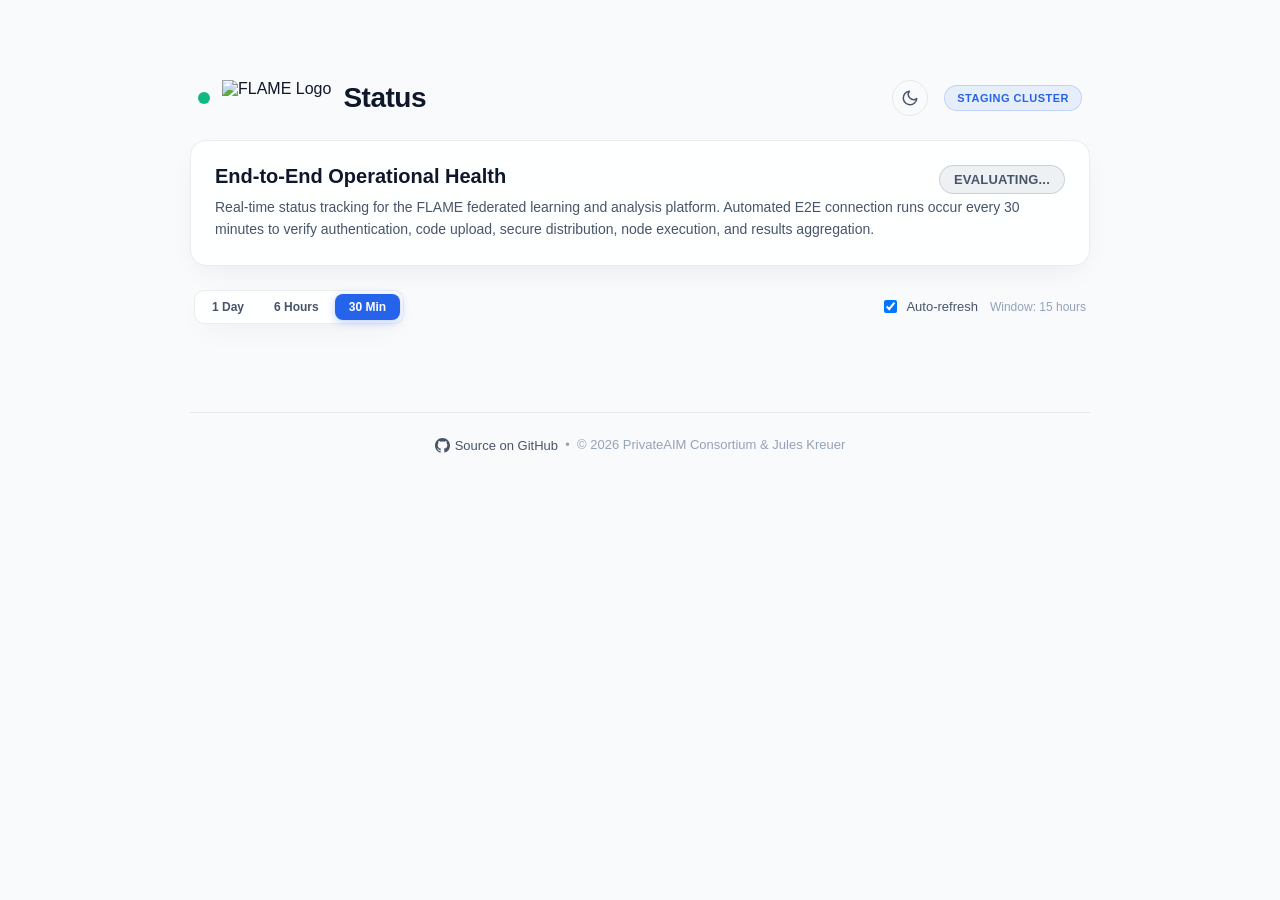
==== docs/index.html @ f74a0a30 "improved latency" ====
<!DOCTYPE html>
<html lang="en">
  <head>
    <meta charset="UTF-8" />
    <meta name="viewport" content="width=device-width, initial-scale=1.0" />
    <title>FLAME E2E Platform Status</title>
    
    <link rel="stylesheet" href="index.css" />
    <script type="module" src="index.js"></script>
  </head>
  <body>
    <div class="pageContainer">
      <header class="main-header">
        <div class="logo-area">
          <div class="pulse-indicator"></div>
          <img id="logo-img" src="https://docs.privateaim.net/images/icon/icon_flame_dark.png" alt="FLAME Logo" class="logo-img" />
          <span class="logo-text">Status</span>
        </div>
        <div class="header-right">
          <button id="theme-toggle" class="theme-toggle-btn" aria-label="Toggle Theme">
            <svg id="theme-toggle-icon" class="theme-icon" viewBox="0 0 24 24" width="18" height="18"
                 fill="none" stroke="currentColor" stroke-width="2" stroke-linecap="round" stroke-linejoin="round">
              <path d="M21 12.79A9 9 0 1 1 11.21 3 7 7 0 0 0 21 12.79z"/>
            </svg>
          </button>
          <div class="badge staging-badge">Staging Cluster</div>
        </div>
      </header>
      
      <main class="dashboard-content">
        <div class="intro-card">
          <div style="display: flex; justify-content: space-between; align-items: flex-start;">
            <h2>End-to-End Operational Health</h2>
            <span id="overall-status-badge" class="overall-badge status-indicator-badge nodata" style="font-size: 13px; padding: 6px 14px;">Evaluating...</span>
          </div>
          <p>
            Real-time status tracking for the FLAME federated learning and analysis platform. 
            Automated E2E connection runs occur every 30 minutes to verify authentication, 
            code upload, secure distribution, node execution, and results aggregation.
          </p>
          <p id="last-check-info" style="font-weight: 500; font-size: 0.9em; color: var(--text-muted, #666); margin: 0;"></p>
        </div>
        
        <!-- Resolution Toggle -->
        <div class="resolution-bar">
          <div class="resolution-toggle" id="resolution-toggle">
            <button class="res-btn" data-resolution="1d">1 Day</button>
            <button class="res-btn" data-resolution="6h">6 Hours</button>
            <button class="res-btn active" data-resolution="30min">30 Min</button>
          </div>
          <div style="display: flex; align-items: center; gap: 12px;">
            <label style="font-size: 13px; color: var(--text-muted); display: flex; align-items: center; gap: 6px; cursor: pointer;" title="Refresh data every minute">
              <input type="checkbox" id="auto-refresh-checkbox" checked> Auto-refresh
            </label>
            <span class="resolution-window-label" id="resolution-window-label"></span>
          </div>
        </div>
        
        <!-- Manual messages (maintenance / incident notices from messages.json) -->
        <div id="messages" class="messagesContainer"></div>

        <!-- Reports Container -->
        <div id="reports" class="reportContainer"></div>
      </main>
      
      <!-- Tooltip -->
      <div id="tooltip" class="tooltip" style="opacity: 0">
        <div id="tooltipArrow" class="tooltipArrow"></div>
        <div class="tooltip-header">
          <span id="tooltipDateTime" class="tooltipDateTime"></span>
          <span id="tooltipStatus" class="tooltipStatus"></span>
        </div>
        <div id="tooltipDescription" class="tooltipDescription"></div>
      </div>
      
      <!-- Templates (hidden) -->
      <div id="templates" style="display: none">
        <!-- Single status square -->
        <div
          id="statusSquareTemplate"
          class="statusSquare $color"
          data-status="$color"
        ></div>
        
        <!-- Row template -->
        <div id="statusLineTemplate" class="statusLine"></div>
        
        <!-- Stream container (contains the squares) -->
        <div
          id="statusStreamContainerTemplate"
          class="statusStreamContainer"
        ></div>
        
        <!-- Individual card template -->
        <div id="statusContainerTemplate" class="statusContainer card">
          <div class="statusHeader">
            <h3 class="statusTitle">$title</h3>
            <span class="status-indicator-badge $color">$status</span>
          </div>
          
          <div class="statusSubtitle">
            <span class="sectionUrl">
              <a href="$url" target="_blank" rel="noopener noreferrer">$desc</a>
            </span>
            <span class="statusUptime">$latestDuration &nbsp;&bull;&nbsp; $uptimeDetail</span>
          </div>
        </div>
      </div>
      
      <footer class="main-footer">
          <a href="https://github.com/not-a-feature/FLAME-Status" target="_blank" rel="noopener noreferrer" class="github-link">
            <svg viewBox="0 0 16 16" width="15" height="15" aria-hidden="true">
              <path fill="currentColor" d="M8 0C3.58 0 0 3.58 0 8c0 3.54 2.29 6.53 5.47 7.59.4.07.55-.17.55-.38 0-.19-.01-.82-.01-1.49-2.01.37-2.53-.49-2.69-.94-.09-.23-.48-.94-.82-1.13-.28-.15-.68-.52-.01-.53.63-.01 1.08.58 1.23.82.72 1.21 1.87.87 2.33.66.07-.52.28-.87.51-1.07-1.78-.2-3.64-.89-3.64-3.95 0-.87.31-1.59.82-2.15-.08-.2-.36-1.02.08-2.12 0 0 .67-.21 2.2.82.64-.18 1.32-.27 2-.27s1.36.09 2 .27c1.53-1.04 2.2-.82 2.2-.82.44 1.1.16 1.92.08 2.12.51.56.82 1.27.82 2.15 0 3.07-1.87 3.75-3.65 3.95.29.25.54.73.54 1.48 0 1.07-.01 1.93-.01 2.2 0 .21.15.46.55.38A8.01 8.01 0 0 0 16 8c0-4.42-3.58-8-8-8z"/>
            </svg>
            Source on GitHub
          </a>
          &nbsp;&bull;&nbsp; &copy; 2026 PrivateAIM Consortium &amp; Jules Kreuer
      </footer>
    </div>
  </body>
</html>
---- docs/index.css ----
:root {
  /* Light mode variables (default) */
  --bg-color: #f8fafc;
  --bg-card: rgba(255, 255, 255, 0.85);
  --border-color: rgba(15, 23, 42, 0.08);
  
  /* Text colors */
  --text-main: #0f172a;
  --text-muted: #475569;
  --text-dim: #94a3b8;
  
  /* Status colors and glows */
  --color-success: #10b981;
  --glow-success: rgba(16, 185, 129, 0.15);
  
  --color-failure: #ef4444;
  --glow-failure: rgba(239, 68, 68, 0.15);
  
  --color-partial: #f59e0b;
  --glow-partial: rgba(245, 158, 11, 0.15);
  
  --color-nodata: #cbd5e1;
  --glow-nodata: rgba(203, 213, 225, 0.15);
  
  --accent-color: #2563eb;
  --card-shadow: 0 10px 30px -10px rgba(15, 23, 42, 0.08);
  --tooltip-bg: rgba(255, 255, 255, 0.95);
  --tooltip-border: rgba(15, 23, 42, 0.12);
  --tooltip-arrow-color: rgba(255, 255, 255, 0.95);
}

body.dark-theme {
  /* Dark mode overrides */
  --bg-color: #0b0f19;
  --bg-card: rgba(17, 24, 39, 0.7);
  --border-color: rgba(255, 255, 255, 0.08);
  
  --text-main: #f3f4f6;
  --text-muted: #9ca3af;
  --text-dim: #6b7280;
  
  --color-success: #10b981;
  --glow-success: rgba(16, 185, 129, 0.25);
  
  --color-failure: #ef4444;
  --glow-failure: rgba(239, 68, 68, 0.25);
  
  --color-partial: #f59e0b;
  --glow-partial: rgba(245, 158, 11, 0.25);
  
  --color-nodata: #374151;
  --glow-nodata: rgba(55, 65, 81, 0.15);
  
  --accent-color: #3b82f6;
  --card-shadow: 0 8px 32px rgba(0, 0, 0, 0.25);
  --tooltip-bg: rgba(17, 24, 39, 0.95);
  --tooltip-border: rgba(255, 255, 255, 0.15);
  --tooltip-arrow-color: rgba(17, 24, 39, 0.95);
}

* {
  box-sizing: border-box;
}

html, body {
  margin: 0;
  padding: 0;
  min-height: 100%;
  background-color: var(--bg-color);
  color: var(--text-main);
  font-family: -apple-system, BlinkMacSystemFont, "Segoe UI", Roboto, Helvetica, Arial, sans-serif;
  -webkit-font-smoothing: antialiased;
  -moz-osx-font-smoothing: grayscale;
  transition: background-color 0.3s, color 0.3s;
}

body {
  display: flex;
  flex-direction: column;
  align-items: center;
  min-height: 100vh;
  padding: 40px 20px;
}

/* Page container */
.pageContainer {
  max-width: 900px;
  width: 100%;
  margin: 40px auto;
  display: flex;
  flex-direction: column;
  gap: 24px;
}

/* Header */
.main-header {
  display: flex;
  align-items: center;
  justify-content: space-between;
  padding: 0 8px;
}

.logo-area {
  display: flex;
  align-items: center;
  gap: 12px;
}

.logo-img {
  height: 36px;
  width: auto;
  display: block;
}

.logo-text {
  font-size: 28px;
  font-weight: 800;
  margin: 0;
  letter-spacing: -0.5px;
}

.logo-text .highlight {
  color: var(--accent-color);
  background: linear-gradient(135deg, #60a5fa 0%, #3b82f6 100%);
  -webkit-background-clip: text;
  -webkit-text-fill-color: transparent;
}

.pulse-indicator {
  width: 12px;
  height: 12px;
  background-color: var(--color-success);
  border-radius: 50%;
  box-shadow: 0 0 0 0 var(--glow-success);
  animation: pulse 2s infinite;
}

@keyframes pulse {
  0% {
    transform: scale(0.95);
    box-shadow: 0 0 0 0 rgba(16, 185, 129, 0.7);
  }
  70% {
    transform: scale(1);
    box-shadow: 0 0 0 10px rgba(16, 185, 129, 0);
  }
  100% {
    transform: scale(0.95);
    box-shadow: 0 0 0 0 rgba(16, 185, 129, 0);
  }
}

.header-right {
  display: flex;
  align-items: center;
  gap: 16px;
}

/* Theme Toggle Button */
.theme-toggle-btn {
  background: transparent;
  border: 1px solid var(--border-color);
  color: var(--text-muted);
  cursor: pointer;
  padding: 8px;
  border-radius: 50%;
  display: flex;
  align-items: center;
  justify-content: center;
  transition: background-color 0.2s, color 0.2s, border-color 0.2s, transform 0.2s;
  outline: none;
}

.theme-toggle-btn:hover {
  background-color: rgba(15, 23, 42, 0.05);
  color: var(--text-main);
  border-color: rgba(15, 23, 42, 0.2);
  transform: scale(1.08);
}

body.dark-theme .theme-toggle-btn:hover {
  background-color: rgba(255, 255, 255, 0.05);
  border-color: rgba(255, 255, 255, 0.2);
}

.theme-icon {
  display: block;
}

.badge {
  font-size: 11px;
  font-weight: 700;
  text-transform: uppercase;
  padding: 6px 12px;
  border-radius: 20px;
  letter-spacing: 0.5px;
}

.staging-badge {
  background-color: rgba(37, 99, 235, 0.08);
  color: #2563eb;
  border: 1px solid rgba(37, 99, 235, 0.2);
}

body.dark-theme .staging-badge {
  background-color: rgba(59, 130, 246, 0.15);
  color: #60a5fa;
  border: 1px solid rgba(59, 130, 246, 0.3);
}

/* Dashboard Content */
.dashboard-content {
  display: flex;
  flex-direction: column;
  gap: 24px;
}

/* Intro Card */
.intro-card {
  background: var(--bg-card);
  backdrop-filter: blur(12px);
  -webkit-backdrop-filter: blur(12px);
  border: 1px solid var(--border-color);
  border-radius: 16px;
  padding: 24px;
  text-align: left;
  box-shadow: var(--card-shadow);
}

.intro-card h2 {
  font-size: 20px;
  font-weight: 600;
  margin-top: 0;
  margin-bottom: 8px;
}

.intro-card p {
  color: var(--text-muted);
  font-size: 14px;
  line-height: 1.6;
  margin: 0;
}

/* Card layout */
.card {
  background: var(--bg-card);
  backdrop-filter: blur(12px);
  -webkit-backdrop-filter: blur(12px);
  border: 1px solid var(--border-color);
  border-radius: 16px;
  box-shadow: var(--card-shadow);
  transition: transform 0.3s cubic-bezier(0.16, 1, 0.3, 1), border-color 0.3s;
}

.card:hover {
  border-color: rgba(15, 23, 42, 0.15);
  transform: translateY(-2px);
}

body.dark-theme .card:hover {
  border-color: rgba(255, 255, 255, 0.15);
}

/* Manual messages (from messages.json) */
.messagesContainer {
  display: flex;
  flex-direction: column;
  gap: 12px;
}

.messagesContainer:empty {
  display: none;
}

.messageCard {
  background: var(--bg-card);
  border: 1px solid var(--border-color);
  border-left: 4px solid var(--accent-color);
  border-radius: 12px;
  padding: 14px 18px;
  box-shadow: var(--card-shadow);
}

.messageCard.maintenance {
  border-left-color: var(--color-partial);
}

.messageCard.incident {
  border-left-color: var(--color-failure);
}

.messageHeader {
  display: flex;
  justify-content: space-between;
  align-items: baseline;
  gap: 12px;
}

.messageTitle {
  font-size: 14px;
  font-weight: 700;
  color: var(--text-main);
}

.messageDate {
  font-size: 11px;
  font-weight: 600;
  color: var(--text-muted);
  white-space: nowrap;
}

.messageText {
  margin-top: 4px;
  font-size: 13px;
  line-height: 1.5;
  color: var(--text-muted);
}

/* Resolution Toggle */
.resolution-bar {
  display: flex;
  align-items: center;
  justify-content: space-between;
  padding: 0 4px;
}

.resolution-toggle {
  display: flex;
  background: var(--bg-card);
  border: 1px solid var(--border-color);
  border-radius: 10px;
  padding: 3px;
  gap: 2px;
  box-shadow: var(--card-shadow);
}

.res-btn {
  font-family: inherit;
  font-size: 12px;
  font-weight: 600;
  padding: 6px 14px;
  border: none;
  border-radius: 8px;
  background: transparent;
  color: var(--text-muted);
  cursor: pointer;
  transition: background-color 0.2s, color 0.2s, box-shadow 0.2s;
  outline: none;
}

.res-btn:hover {
  background-color: rgba(15, 23, 42, 0.04);
  color: var(--text-main);
}

body.dark-theme .res-btn:hover {
  background-color: rgba(255, 255, 255, 0.06);
}

.res-btn.active {
  background-color: var(--accent-color);
  color: #ffffff;
  box-shadow: 0 2px 8px rgba(37, 99, 235, 0.3);
}

body.dark-theme .res-btn.active {
  box-shadow: 0 2px 8px rgba(59, 130, 246, 0.35);
}

.resolution-window-label {
  font-size: 12px;
  font-weight: 500;
  color: var(--text-dim);
}

/* Reports Container */
.reportContainer {
  display: flex;
  flex-direction: column;
  gap: 20px;
}

.statusContainer {
  padding: 24px;
  display: flex;
  flex-direction: column;
}

.statusHeader {
  display: flex;
  justify-content: space-between;
  align-items: center;
  margin-bottom: 6px;
}

.statusTitle {
  font-size: 18px;
  font-weight: 600;
  margin: 0;
  color: var(--text-main);
  text-transform: capitalize;
}

.status-indicator-badge {
  font-size: 11px;
  font-weight: 700;
  text-transform: uppercase;
  padding: 4px 10px;
  border-radius: 20px;
  letter-spacing: 0.2px;
}

/* Status variants for header indicator */
.status-indicator-badge.success {
  background-color: rgba(16, 185, 129, 0.1);
  color: var(--color-success);
  border: 1px solid rgba(16, 185, 129, 0.25);
}

.status-indicator-badge.failure {
  background-color: rgba(239, 68, 68, 0.1);
  color: var(--color-failure);
  border: 1px solid rgba(239, 68, 68, 0.25);
}

.status-indicator-badge.partial {
  background-color: rgba(245, 158, 11, 0.1);
  color: var(--color-partial);
  border: 1px solid rgba(245, 158, 11, 0.25);
}

.status-indicator-badge.nodata {
  background-color: rgba(100, 116, 139, 0.1);
  color: var(--text-muted);
  border: 1px solid rgba(100, 116, 139, 0.25);
}

.statusSubtitle {
  display: flex;
  justify-content: space-between;
  align-items: center;
  margin-bottom: 20px;
  font-size: 12px;
}

.sectionUrl a {
  color: var(--text-muted);
  text-decoration: none;
  font-weight: 500;
  transition: color 0.2s;
}

.sectionUrl a:hover {
  color: var(--accent-color);
  text-decoration: underline;
}

.statusUptime {
  color: var(--text-dim);
  font-weight: 500;
}

/* Daily status squares stream */
.statusStreamContainer {
  display: flex;
  justify-content: space-between;
  gap: 4px;
}

.statusSquare {
  border-radius: 4px;
  height: 32px;
  min-width: 6px;
  width: 100%;
  transition: transform 0.2s cubic-bezier(0.4, 0, 0.2, 1), filter 0.2s, background-color 0.3s ease;
  cursor: pointer;
}

.statusSquare:hover {
  transform: scaleY(1.15) scaleX(1.05);
  filter: brightness(1.15);
  box-shadow: 0 4px 12px rgba(15, 23, 42, 0.15);
  z-index: 10;
}

body.dark-theme .statusSquare:hover {
  filter: brightness(1.25);
  box-shadow: 0 4px 12px rgba(0, 0, 0, 0.25);
}

/* Status variants for squares */
.statusSquare.success {
  background-color: var(--color-success);
  box-shadow: 0 0 1px var(--glow-success);
}

.statusSquare.failure {
  background-color: var(--color-failure);
  box-shadow: 0 0 1px var(--glow-failure);
}

.statusSquare.partial {
  background-color: var(--color-partial);
  box-shadow: 0 0 1px var(--glow-partial);
}

.statusSquare.nodata {
  background-color: var(--color-nodata);
  box-shadow: 0 0 1px var(--glow-nodata);
}

/* Tooltip design */
.tooltip {
  position: absolute;
  background: var(--tooltip-bg);
  backdrop-filter: blur(16px);
  -webkit-backdrop-filter: blur(16px);
  border: 1px solid var(--tooltip-border);
  box-shadow: 0 10px 25px -5px rgba(15, 23, 42, 0.15);
  border-radius: 12px;
  padding: 14px 18px;
  z-index: 100;
  width: 260px;
  max-width: calc(100vw - 16px);
  text-align: left;
  pointer-events: none;
  transition: opacity 0.25s cubic-bezier(0.4, 0, 0.2, 1);
  display: flex;
  flex-direction: column;
  gap: 8px;
}

body.dark-theme .tooltip {
  box-shadow: 0 10px 25px -5px rgba(0, 0, 0, 0.5);
}

.tooltipArrow {
  position: absolute;
  bottom: 100%;
  left: 50%;
  transform: translateX(-50%);
  width: 0;
  height: 0;
  border-left: 6px solid transparent;
  border-right: 6px solid transparent;
  border-bottom: 6px solid var(--tooltip-arrow-color);
}

.tooltip-header {
  display: flex;
  justify-content: space-between;
  align-items: center;
}

.tooltipDateTime {
  font-size: 11px;
  font-weight: 700;
  color: var(--text-muted);
  text-transform: uppercase;
  letter-spacing: 0.5px;
}

#tooltipStatus {
  font-size: 11px;
  font-weight: 800;
  text-transform: uppercase;
}

#tooltipStatus.success { color: var(--color-success); }
#tooltipStatus.failure { color: var(--color-failure); }
#tooltipStatus.partial { color: var(--color-partial); }
#tooltipStatus.nodata { color: var(--text-muted); }

.tooltipDescription {
  font-size: 13px;
  line-height: 1.5;
  color: var(--text-main);
  border-top: 1px solid var(--border-color);
  padding-top: 6px;
  margin-top: 2px;
}

/* Footer styling */
.main-footer {
  margin-top: 40px;
  text-align: center;
  color: var(--text-dim);
  font-size: 13px;
  border-top: 1px solid var(--border-color);
  padding-top: 24px;
}

.main-footer a {
  color: var(--text-muted);
  text-decoration: none;
  font-weight: 500;
  transition: color 0.2s;
}

.main-footer a:hover {
  color: var(--accent-color);
}

.footer-meta {
  margin-top: 8px;
}

.github-link {
  display: inline-flex;
  align-items: center;
  gap: 5px;
  vertical-align: middle;
}

.github-link svg {
  flex-shrink: 0;
}

/* Responsiveness */
@media (max-width: 768px) {
  .pageContainer {
    padding: 10px;
    margin: 20px auto;
  }

  .main-header {
    flex-wrap: wrap;
    gap: 12px;
  }

  .logo-text {
    font-size: 22px;
  }

  .logo-img {
    height: 28px;
  }

  .header-right {
    gap: 10px;
  }

  .staging-badge {
    font-size: 10px;
    padding: 4px 10px;
  }

  .statusHeader, .statusSubtitle {
    flex-direction: column;
    align-items: flex-start;
    gap: 8px;
  }
  
  .statusUptime {
    text-align: left;
  }
  
  .statusStreamContainer {
    gap: 2px;
  }
  
  .statusSquare {
    height: 24px;
  }
}
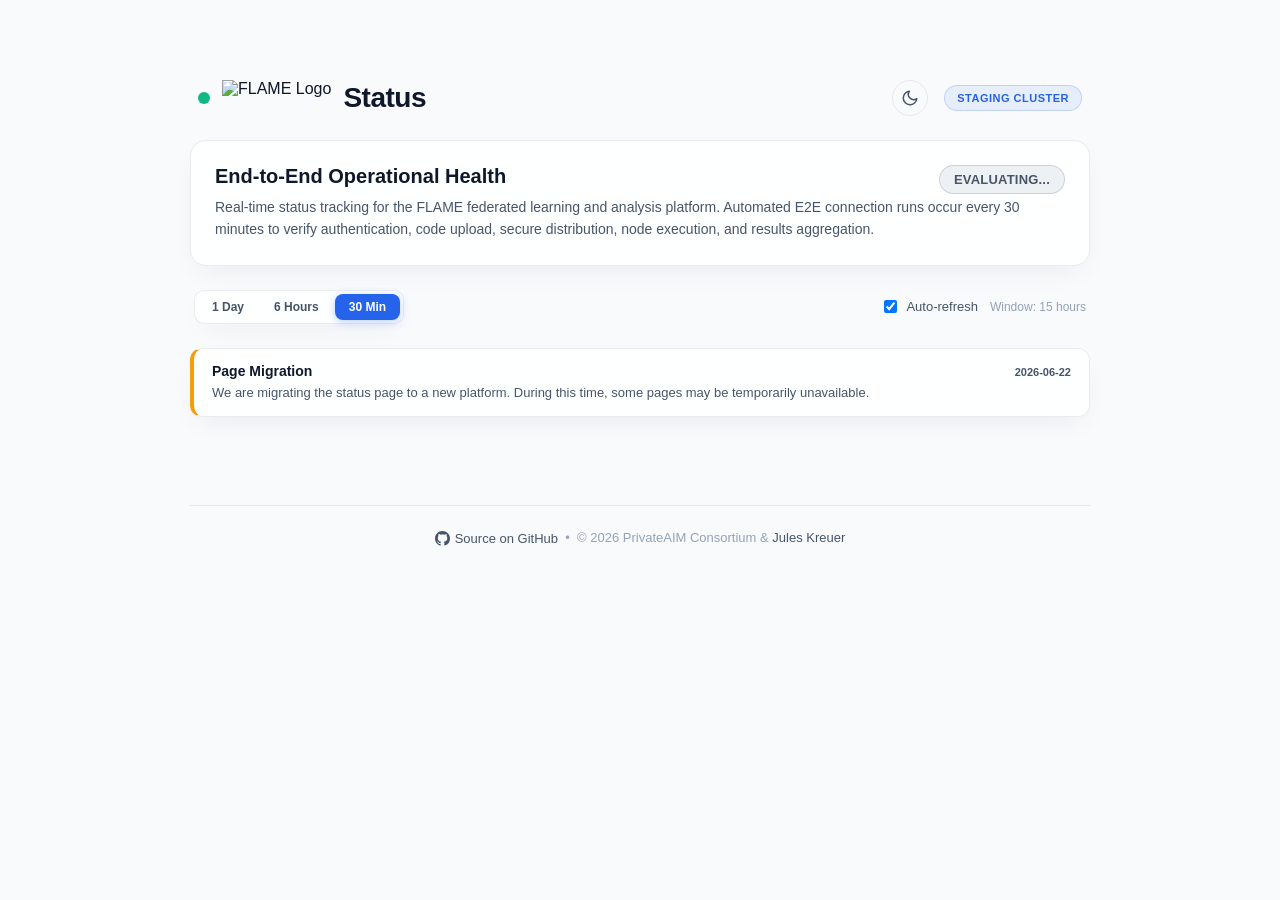
==== commit d68ff4e1: "update links" ====
--- a/docs/index.html
+++ b/docs/index.html
@@ -61,6 +61,18 @@
 
         <!-- Reports Container -->
         <div id="reports" class="reportContainer"></div>
+
+        <!-- Per-node availability (hidden until at least one node report renders) -->
+        <section id="node-section" class="node-section" style="display: none">
+          <hr class="node-section-divider" />
+          <div class="node-section-header">
+            <h2 class="node-section-title">Node Availability</h2>
+            <p class="node-section-subtitle">
+              Reachability of each federated node, derived from the latest connection test.
+            </p>
+          </div>
+          <div id="node-reports" class="reportContainer"></div>
+        </section>
       </main>
       
       <!-- Tooltip -->
@@ -102,19 +114,19 @@
             <span class="sectionUrl">
               <a href="$url" target="_blank" rel="noopener noreferrer">$desc</a>
             </span>
-            <span class="statusUptime">$latestDuration &nbsp;&bull;&nbsp; $uptimeDetail</span>
+            <span class="statusUptime">$statusDetail</span>
           </div>
         </div>
       </div>
       
       <footer class="main-footer">
-          <a href="https://github.com/not-a-feature/FLAME-Status" target="_blank" rel="noopener noreferrer" class="github-link">
+          <a href="https://github.com/PrivateAIM/status" target="_blank" rel="noopener noreferrer" class="github-link">
             <svg viewBox="0 0 16 16" width="15" height="15" aria-hidden="true">
               <path fill="currentColor" d="M8 0C3.58 0 0 3.58 0 8c0 3.54 2.29 6.53 5.47 7.59.4.07.55-.17.55-.38 0-.19-.01-.82-.01-1.49-2.01.37-2.53-.49-2.69-.94-.09-.23-.48-.94-.82-1.13-.28-.15-.68-.52-.01-.53.63-.01 1.08.58 1.23.82.72 1.21 1.87.87 2.33.66.07-.52.28-.87.51-1.07-1.78-.2-3.64-.89-3.64-3.95 0-.87.31-1.59.82-2.15-.08-.2-.36-1.02.08-2.12 0 0 .67-.21 2.2.82.64-.18 1.32-.27 2-.27s1.36.09 2 .27c1.53-1.04 2.2-.82 2.2-.82.44 1.1.16 1.92.08 2.12.51.56.82 1.27.82 2.15 0 3.07-1.87 3.75-3.65 3.95.29.25.54.73.54 1.48 0 1.07-.01 1.93-.01 2.2 0 .21.15.46.55.38A8.01 8.01 0 0 0 16 8c0-4.42-3.58-8-8-8z"/>
             </svg>
             Source on GitHub
           </a>
-          &nbsp;&bull;&nbsp; &copy; 2026 PrivateAIM Consortium &amp; Jules Kreuer
+          &nbsp;&bull;&nbsp; &copy; 2026 PrivateAIM Consortium &amp; <a href="https://juleskreuer.eu" target="_blank" rel="noopener noreferrer">Jules Kreuer</a>
       </footer>
     </div>
   </body>
--- a/docs/index.css
+++ b/docs/index.css
@@ -129,13 +129,32 @@
 .pulse-indicator {
   width: 12px;
   height: 12px;
+  border-radius: 50%;
   background-color: var(--color-success);
-  border-radius: 50%;
-  box-shadow: 0 0 0 0 var(--glow-success);
-  animation: pulse 2s infinite;
-}
-
-@keyframes pulse {
+  animation: pulse-success 2s infinite;
+}
+
+.pulse-indicator.success {
+  background-color: var(--color-success);
+  animation: pulse-success 2s infinite;
+}
+
+.pulse-indicator.partial {
+  background-color: var(--color-partial);
+  animation: pulse-partial 2s infinite;
+}
+
+.pulse-indicator.failure {
+  background-color: var(--color-failure);
+  animation: pulse-failure 2s infinite;
+}
+
+.pulse-indicator.nodata {
+  background-color: var(--color-nodata);
+  animation: pulse-nodata 2s infinite;
+}
+
+@keyframes pulse-success {
   0% {
     transform: scale(0.95);
     box-shadow: 0 0 0 0 rgba(16, 185, 129, 0.7);
@@ -149,6 +168,52 @@
     box-shadow: 0 0 0 0 rgba(16, 185, 129, 0);
   }
 }
+
+@keyframes pulse-partial {
+  0% {
+    transform: scale(0.95);
+    box-shadow: 0 0 0 0 rgba(245, 158, 11, 0.7);
+  }
+  70% {
+    transform: scale(1);
+    box-shadow: 0 0 0 10px rgba(245, 158, 11, 0);
+  }
+  100% {
+    transform: scale(0.95);
+    box-shadow: 0 0 0 0 rgba(245, 158, 11, 0);
+  }
+}
+
+@keyframes pulse-failure {
+  0% {
+    transform: scale(0.95);
+    box-shadow: 0 0 0 0 rgba(239, 68, 68, 0.7);
+  }
+  70% {
+    transform: scale(1);
+    box-shadow: 0 0 0 10px rgba(239, 68, 68, 0);
+  }
+  100% {
+    transform: scale(0.95);
+    box-shadow: 0 0 0 0 rgba(239, 68, 68, 0);
+  }
+}
+
+@keyframes pulse-nodata {
+  0% {
+    transform: scale(0.95);
+    box-shadow: 0 0 0 0 rgba(156, 163, 175, 0.7);
+  }
+  70% {
+    transform: scale(1);
+    box-shadow: 0 0 0 10px rgba(156, 163, 175, 0);
+  }
+  100% {
+    transform: scale(0.95);
+    box-shadow: 0 0 0 0 rgba(156, 163, 175, 0);
+  }
+}
+
 
 .header-right {
   display: flex;
@@ -225,6 +290,7 @@
   padding: 24px;
   text-align: left;
   box-shadow: var(--card-shadow);
+  transition: background-color 0.3s, border-color 0.3s, color 0.3s, box-shadow 0.3s;
 }
 
 .intro-card h2 {
@@ -249,7 +315,7 @@
   border: 1px solid var(--border-color);
   border-radius: 16px;
   box-shadow: var(--card-shadow);
-  transition: transform 0.3s cubic-bezier(0.16, 1, 0.3, 1), border-color 0.3s;
+  transition: transform 0.3s cubic-bezier(0.16, 1, 0.3, 1), border-color 0.3s, background-color 0.3s, color 0.3s, box-shadow 0.3s;
 }
 
 .card:hover {
@@ -279,6 +345,7 @@
   border-radius: 12px;
   padding: 14px 18px;
   box-shadow: var(--card-shadow);
+  transition: background-color 0.3s, border-color 0.3s, color 0.3s, box-shadow 0.3s;
 }
 
 .messageCard.maintenance {
@@ -332,6 +399,7 @@
   padding: 3px;
   gap: 2px;
   box-shadow: var(--card-shadow);
+  transition: background-color 0.3s, border-color 0.3s, box-shadow 0.3s;
 }
 
 .res-btn {
@@ -344,7 +412,7 @@
   background: transparent;
   color: var(--text-muted);
   cursor: pointer;
-  transition: background-color 0.2s, color 0.2s, box-shadow 0.2s;
+  transition: background-color 0.3s, color 0.3s, box-shadow 0.3s;
   outline: none;
 }
 
@@ -507,6 +575,38 @@
 .statusSquare.nodata {
   background-color: var(--color-nodata);
   box-shadow: 0 0 1px var(--glow-nodata);
+}
+
+/* Per-node availability section */
+.node-section {
+  display: flex;
+  flex-direction: column;
+  gap: 20px;
+}
+
+.node-section-divider {
+  border: none;
+  border-top: 1px solid var(--border-color);
+  margin: 4px 0 0 0;
+  width: 100%;
+}
+
+.node-section-header {
+  padding: 0 4px;
+}
+
+.node-section-title {
+  font-size: 18px;
+  font-weight: 600;
+  margin: 0 0 4px 0;
+  color: var(--text-main);
+}
+
+.node-section-subtitle {
+  font-size: 13px;
+  line-height: 1.5;
+  color: var(--text-muted);
+  margin: 0;
 }
 
 /* Tooltip design */
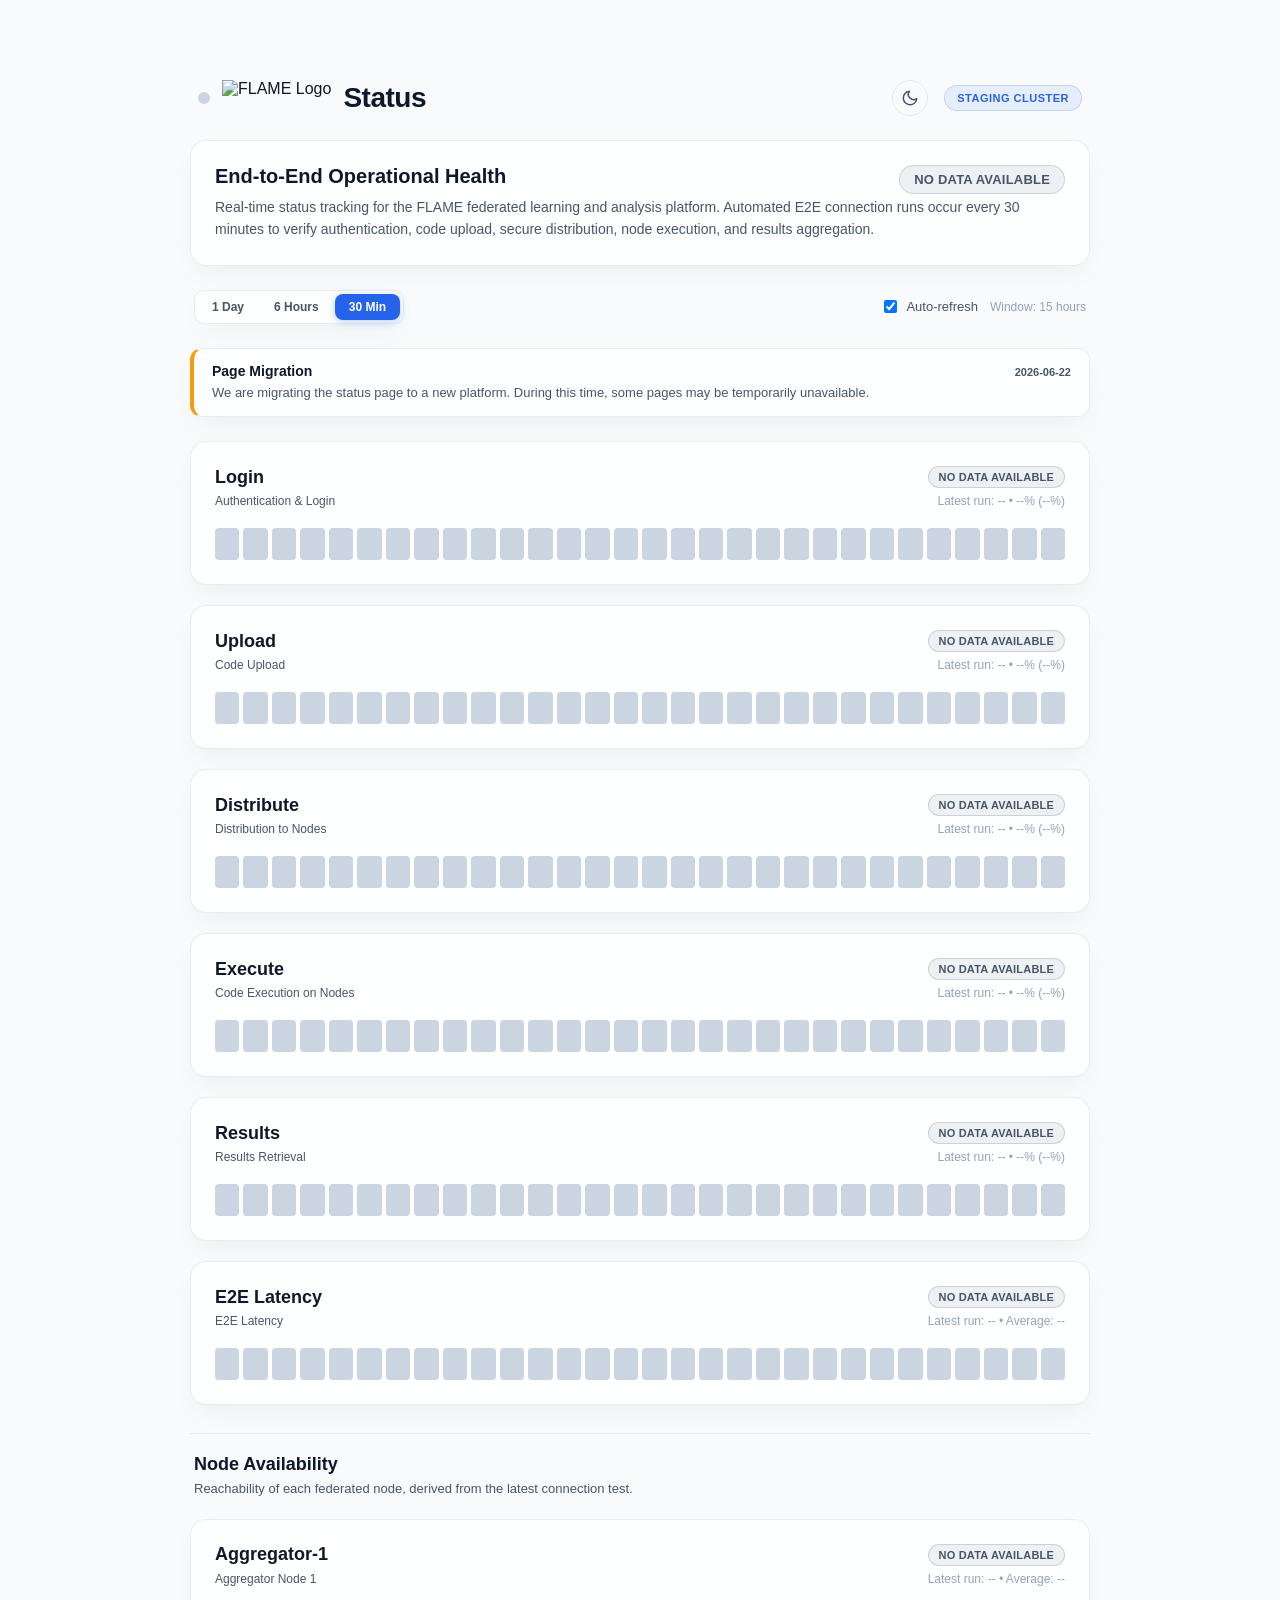
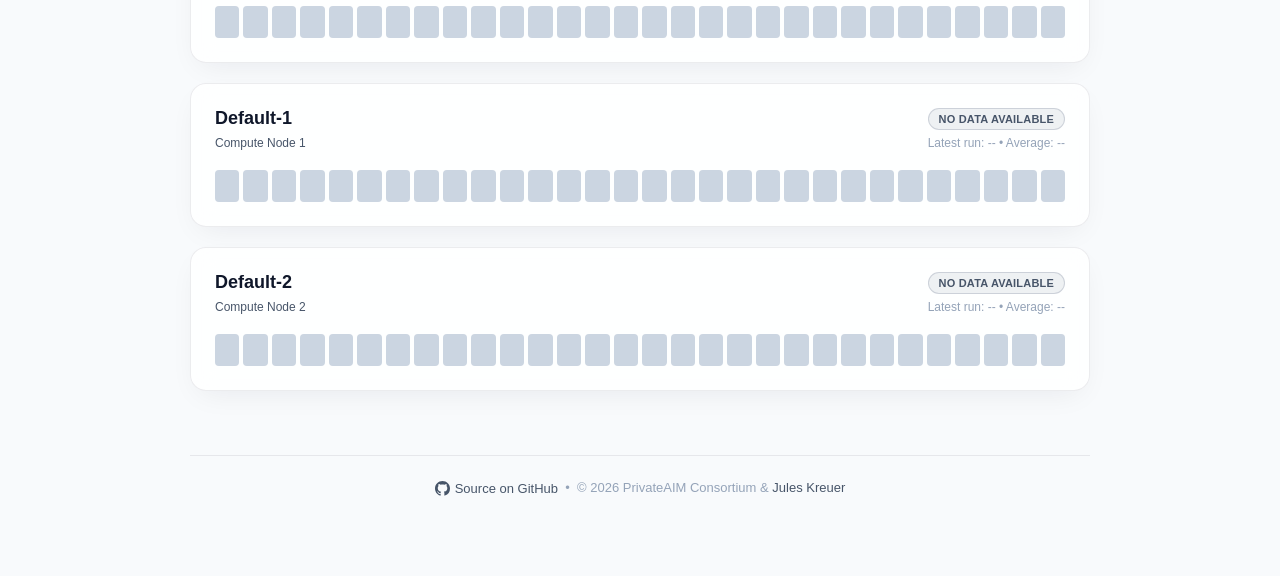
==== commit 7e3dc0a8: "associate intermediate errors to previous step" ====
--- a/docs/index.html
+++ b/docs/index.html
@@ -76,7 +76,7 @@
       </main>
       
       <!-- Tooltip -->
-      <div id="tooltip" class="tooltip" style="opacity: 0">
+      <div id="tooltip" class="tooltip" role="tooltip">
         <div id="tooltipArrow" class="tooltipArrow"></div>
         <div class="tooltip-header">
           <span id="tooltipDateTime" class="tooltipDateTime"></span>
--- a/docs/index.css
+++ b/docs/index.css
@@ -624,10 +624,20 @@
   max-width: calc(100vw - 16px);
   text-align: left;
   pointer-events: none;
+  opacity: 0;
+  visibility: hidden;
+  -webkit-user-select: text;
+  user-select: text;
   transition: opacity 0.25s cubic-bezier(0.4, 0, 0.2, 1);
   display: flex;
   flex-direction: column;
   gap: 8px;
+}
+
+.tooltip.is-visible {
+  opacity: 1;
+  visibility: visible;
+  pointer-events: auto;
 }
 
 body.dark-theme .tooltip {
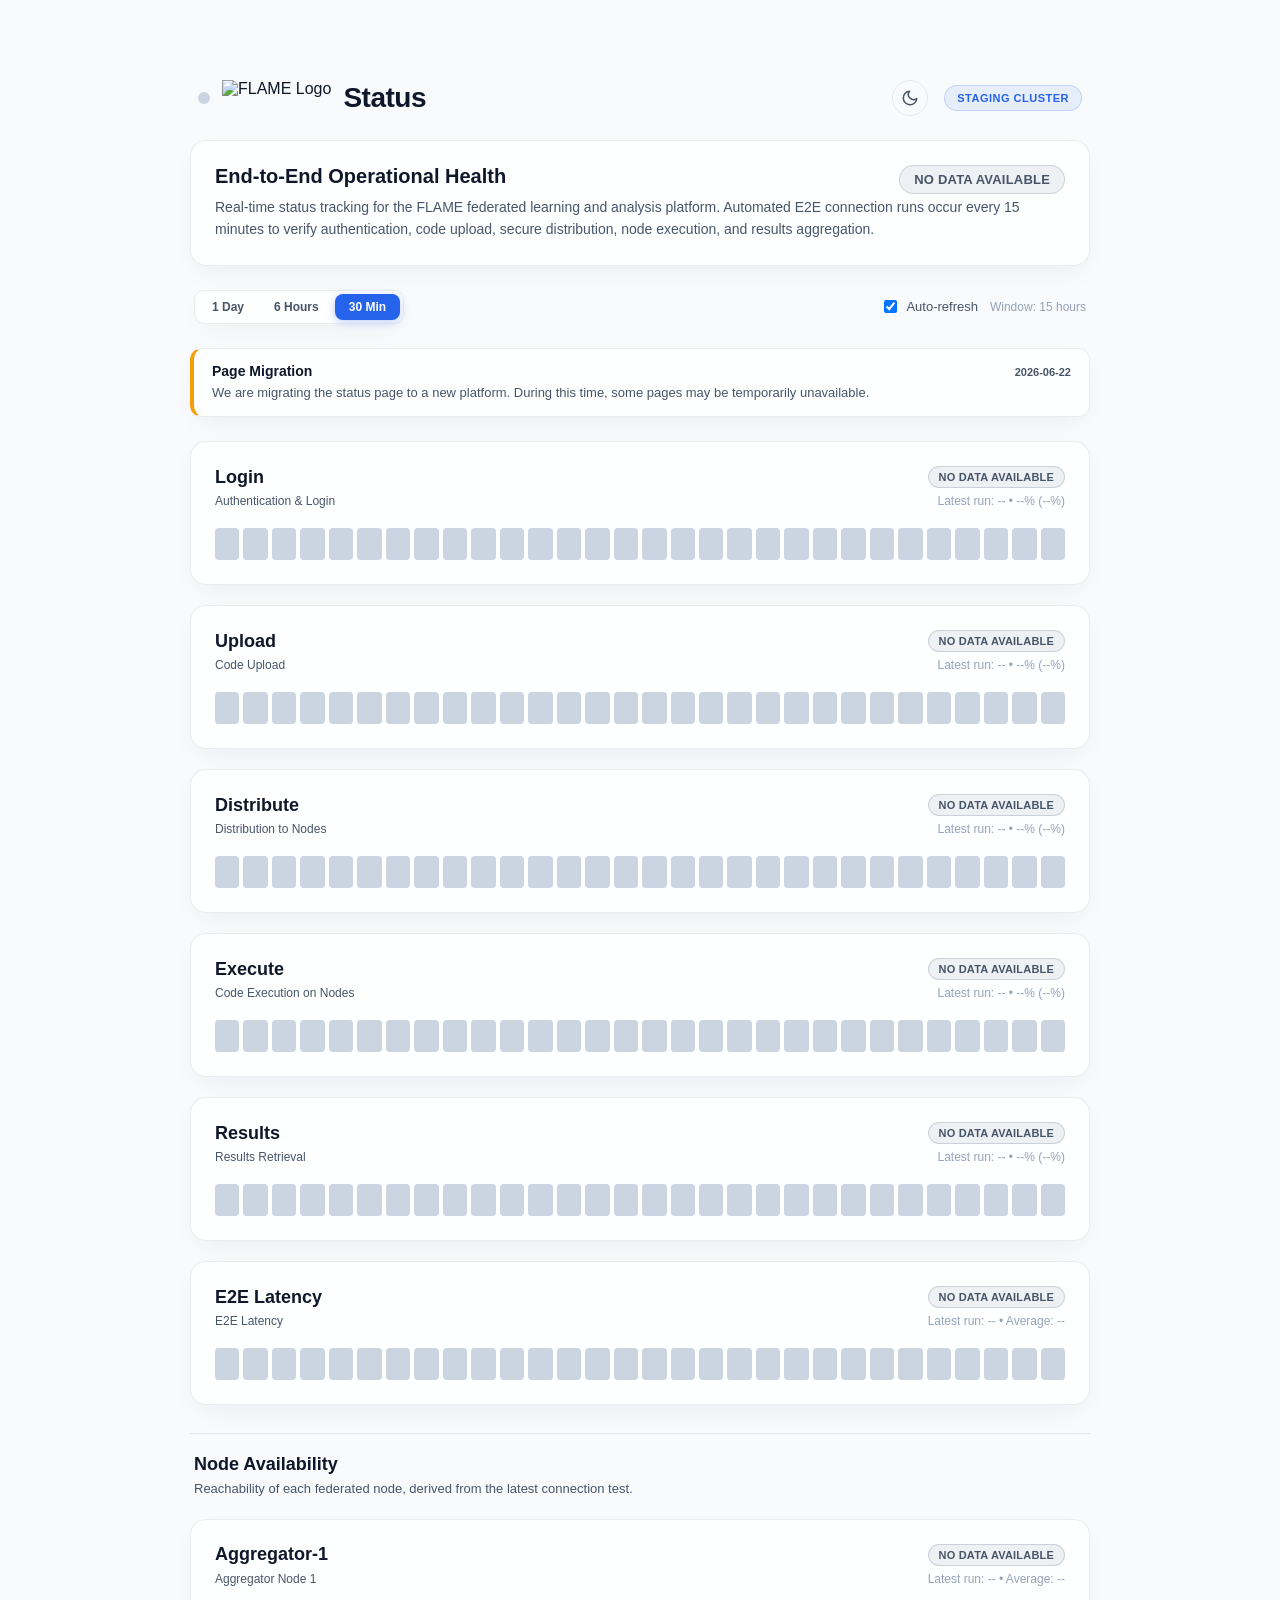
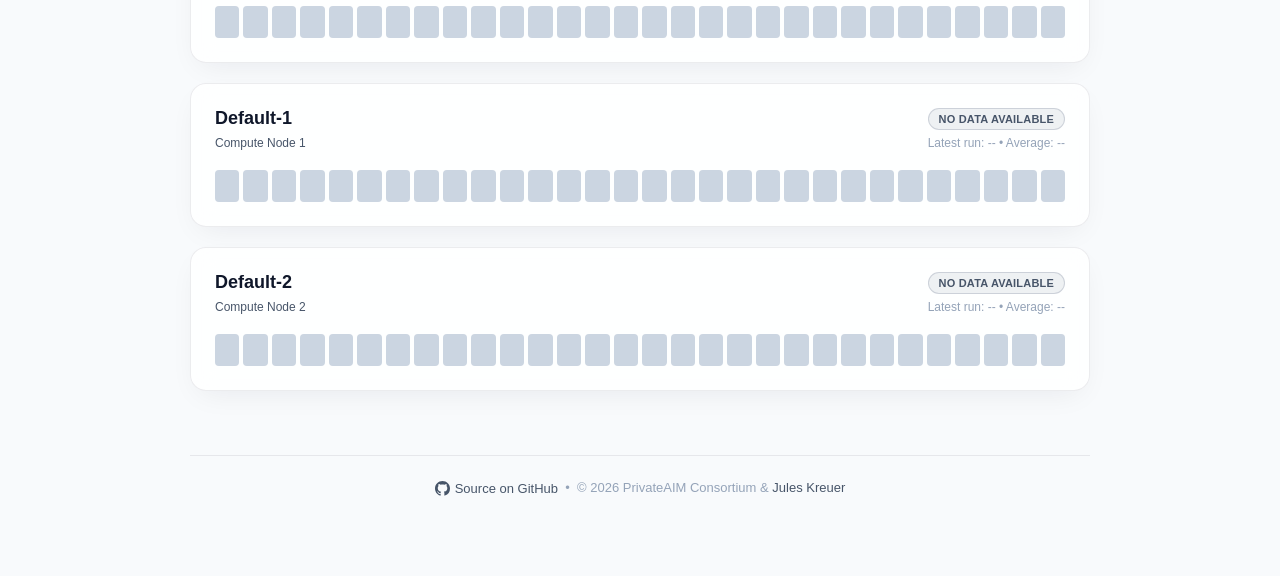
==== commit 03c63e2d: "Run health checks every 15 minutes and update documentation" ====
--- a/docs/index.html
+++ b/docs/index.html
@@ -35,7 +35,7 @@
           </div>
           <p>
             Real-time status tracking for the FLAME federated learning and analysis platform. 
-            Automated E2E connection runs occur every 30 minutes to verify authentication, 
+            Automated E2E connection runs occur every 15 minutes to verify authentication,
             code upload, secure distribution, node execution, and results aggregation.
           </p>
           <p id="last-check-info" style="font-weight: 500; font-size: 0.9em; color: var(--text-muted, #666); margin: 0;"></p>
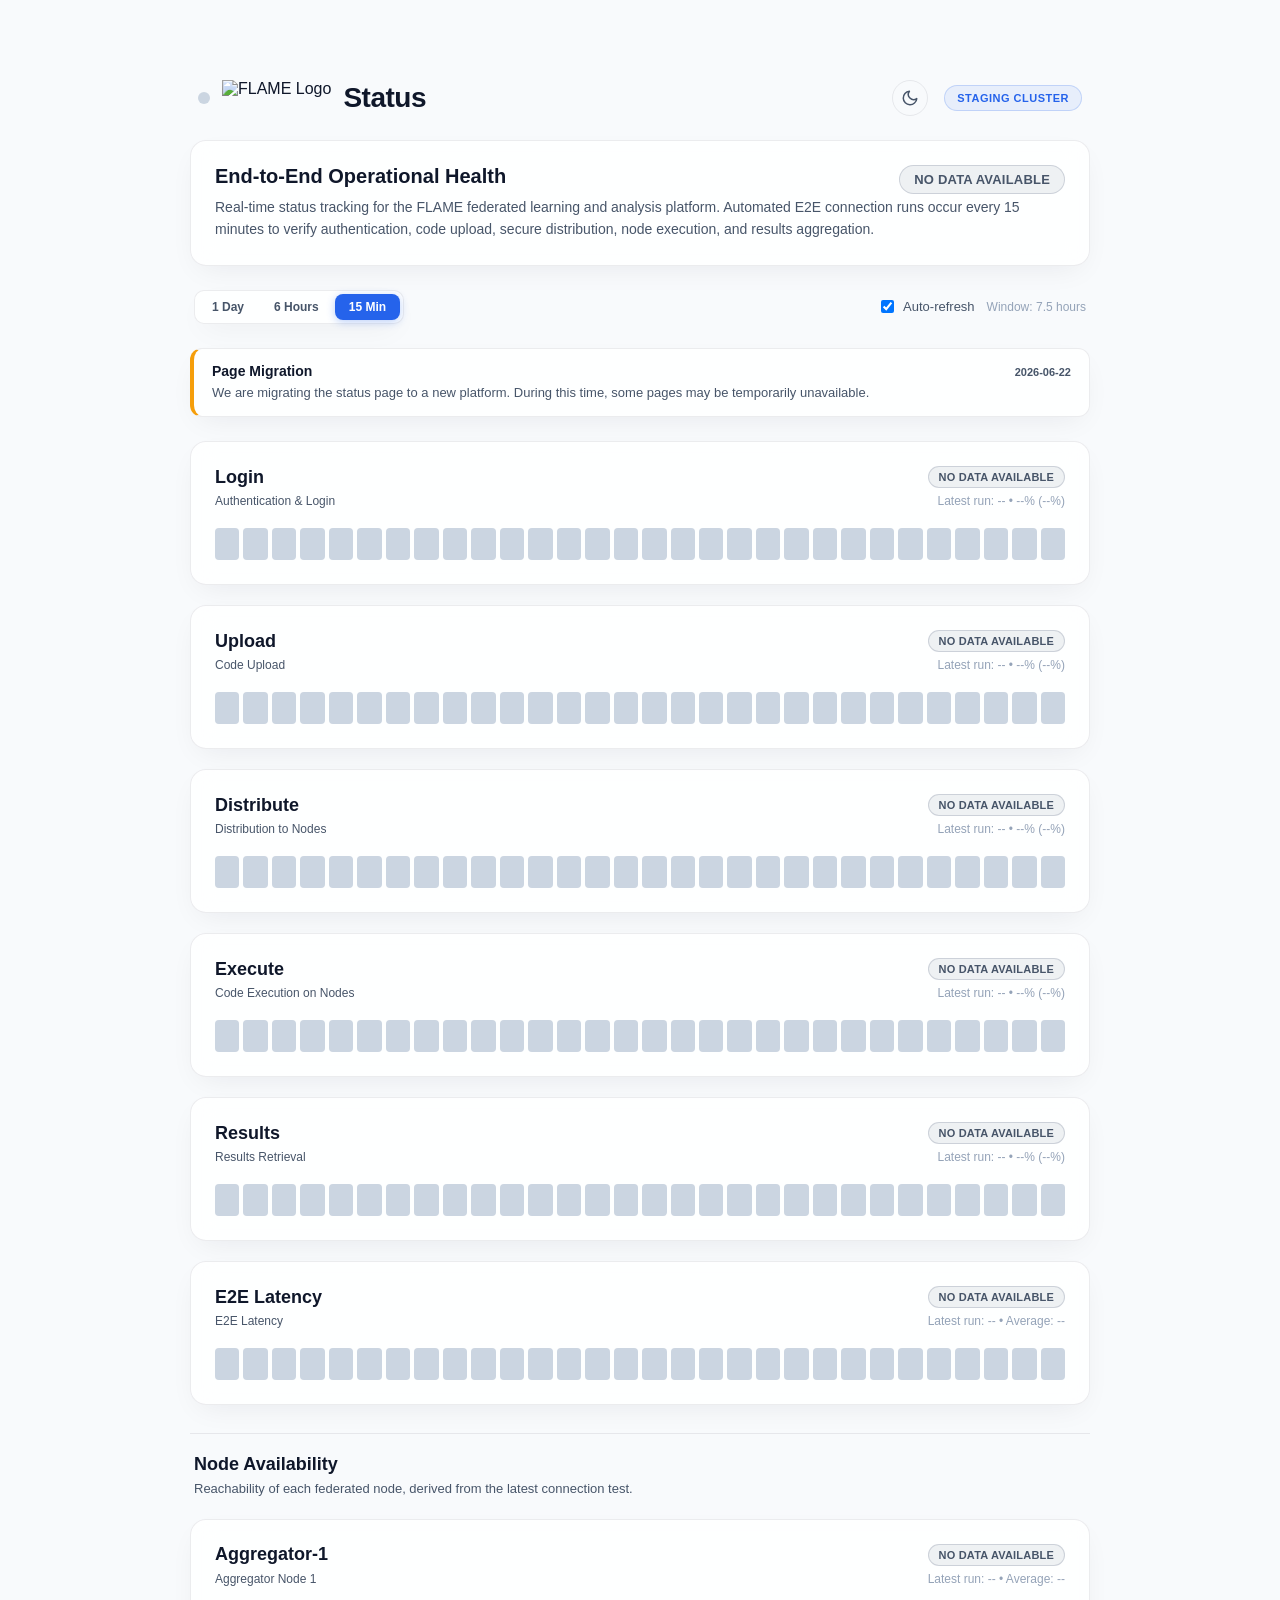
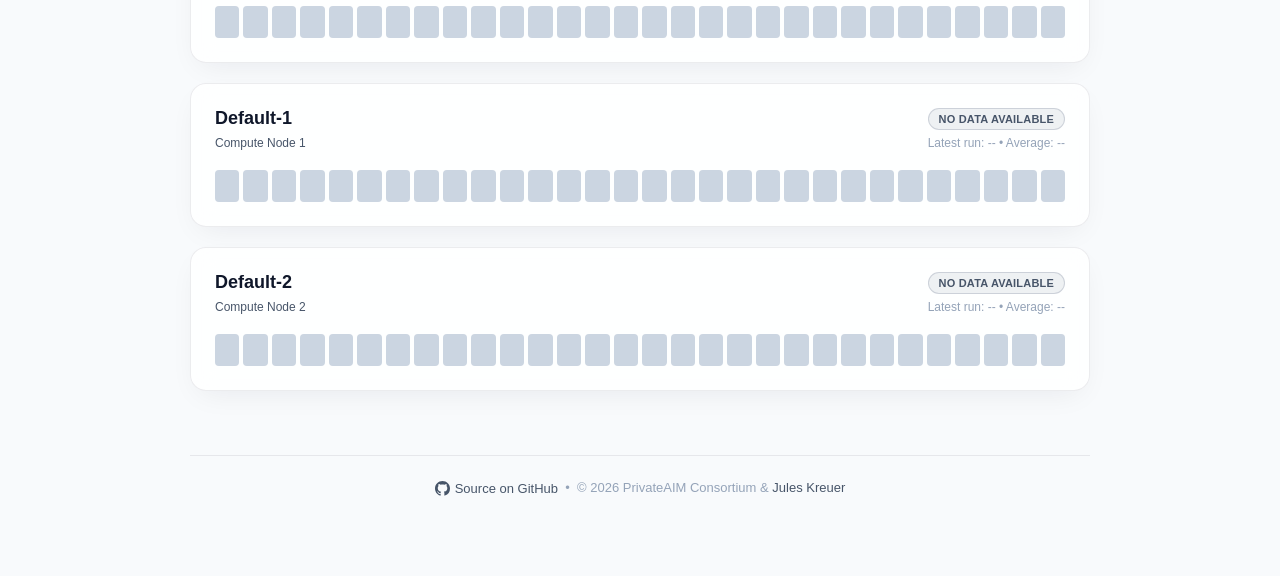
==== commit bb50f9ed: "Use 15-minute history tiles on dashboard and Discord" ====
--- a/docs/index.html
+++ b/docs/index.html
@@ -46,7 +46,7 @@
           <div class="resolution-toggle" id="resolution-toggle">
             <button class="res-btn" data-resolution="1d">1 Day</button>
             <button class="res-btn" data-resolution="6h">6 Hours</button>
-            <button class="res-btn active" data-resolution="30min">30 Min</button>
+            <button class="res-btn active" data-resolution="15min">15 Min</button>
           </div>
           <div style="display: flex; align-items: center; gap: 12px;">
             <label style="font-size: 13px; color: var(--text-muted); display: flex; align-items: center; gap: 6px; cursor: pointer;" title="Refresh data every minute">
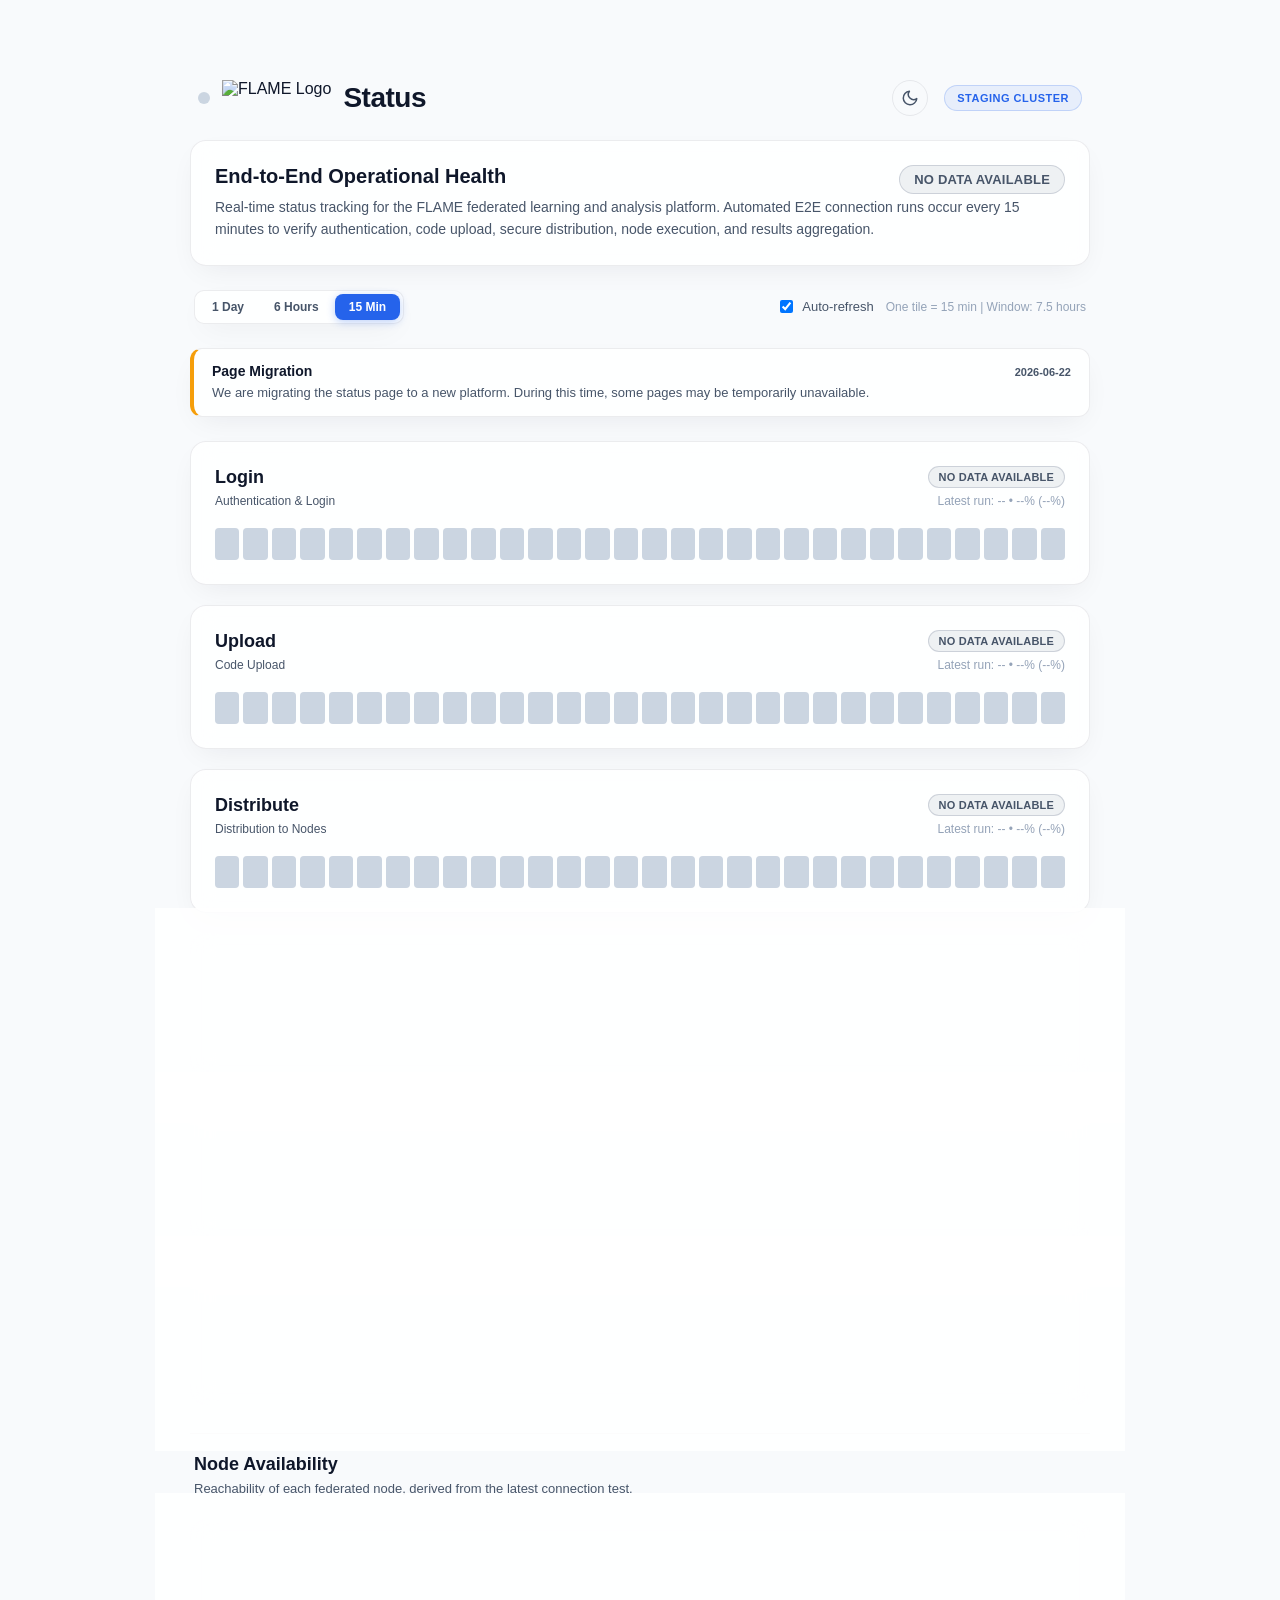
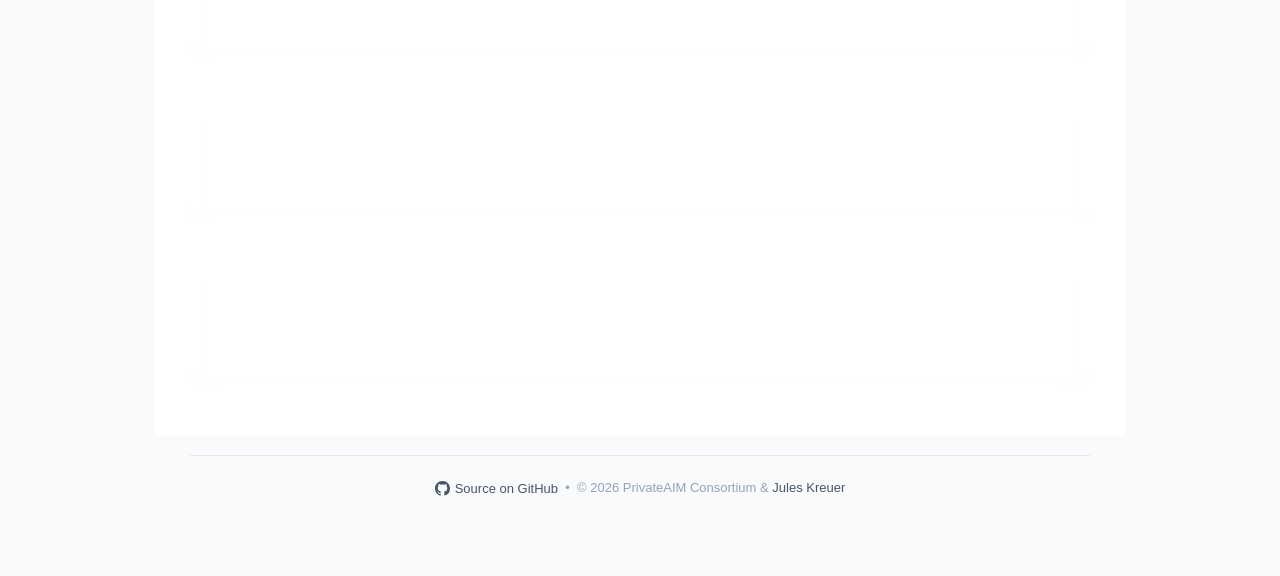
==== commit 45fdf77a: "Link status history squares to contributing Actions runs" ====
--- a/docs/index.html
+++ b/docs/index.html
@@ -76,23 +76,33 @@
       </main>
       
       <!-- Tooltip -->
-      <div id="tooltip" class="tooltip" role="tooltip">
+      <div id="tooltip" class="tooltip" role="tooltip" aria-hidden="true" inert>
         <div id="tooltipArrow" class="tooltipArrow"></div>
         <div class="tooltip-header">
           <span id="tooltipDateTime" class="tooltipDateTime"></span>
           <span id="tooltipStatus" class="tooltipStatus"></span>
         </div>
         <div id="tooltipDescription" class="tooltipDescription"></div>
+        <div id="tooltipRunDetails" hidden>
+          <div class="tooltip-runs-header">
+            <strong>Contributing checks</strong>
+            <button id="tooltipClose" type="button" aria-label="Close run details">Close</button>
+          </div>
+          <ul id="tooltipRuns" class="tooltip-runs"></ul>
+        </div>
       </div>
       
       <!-- Templates (hidden) -->
       <div id="templates" style="display: none">
         <!-- Single status square -->
-        <div
+        <button
+          type="button"
+          aria-haspopup="dialog"
+          aria-expanded="false"
           id="statusSquareTemplate"
           class="statusSquare $color"
           data-status="$color"
-        ></div>
+        ></button>
         
         <!-- Row template -->
         <div id="statusLineTemplate" class="statusLine"></div>
--- a/docs/index.css
+++ b/docs/index.css
@@ -315,12 +315,11 @@
   border: 1px solid var(--border-color);
   border-radius: 16px;
   box-shadow: var(--card-shadow);
-  transition: transform 0.3s cubic-bezier(0.16, 1, 0.3, 1), border-color 0.3s, background-color 0.3s, color 0.3s, box-shadow 0.3s;
+  transition: border-color 0.3s, background-color 0.3s, color 0.3s, box-shadow 0.3s;
 }
 
 .card:hover {
   border-color: rgba(15, 23, 42, 0.15);
-  transform: translateY(-2px);
 }
 
 body.dark-theme .card:hover {
@@ -536,6 +535,8 @@
 }
 
 .statusSquare {
+  border: 0;
+  padding: 0;
   border-radius: 4px;
   height: 32px;
   min-width: 6px;
@@ -618,9 +619,10 @@
   border: 1px solid var(--tooltip-border);
   box-shadow: 0 10px 25px -5px rgba(15, 23, 42, 0.15);
   border-radius: 12px;
-  padding: 14px 18px;
+  padding: 18px 20px;
   z-index: 100;
-  width: 260px;
+  box-sizing: border-box;
+  width: 380px;
   max-width: calc(100vw - 16px);
   text-align: left;
   pointer-events: none;
@@ -658,22 +660,23 @@
 
 .tooltip-header {
   display: flex;
-  justify-content: space-between;
-  align-items: center;
+  flex-direction: column;
+  align-items: flex-start;
+  gap: 8px;
 }
 
 .tooltipDateTime {
-  font-size: 11px;
+  font-size: 12px;
   font-weight: 700;
   color: var(--text-muted);
-  text-transform: uppercase;
-  letter-spacing: 0.5px;
+  line-height: 1.5;
 }
 
 #tooltipStatus {
   font-size: 11px;
   font-weight: 800;
   text-transform: uppercase;
+  white-space: nowrap;
 }
 
 #tooltipStatus.success { color: var(--color-success); }
@@ -684,6 +687,7 @@
 .tooltipDescription {
   font-size: 13px;
   line-height: 1.5;
+  white-space: pre-line;
   color: var(--text-main);
   border-top: 1px solid var(--border-color);
   padding-top: 6px;
@@ -773,3 +777,13 @@
     height: 24px;
   }
 }
+
+.statusSquare:focus-visible { outline: 2px solid var(--text-main); outline-offset: 3px; }
+.tooltip.pinned { pointer-events: auto; }
+.tooltip-runs-header { display: flex; justify-content: space-between; align-items: center; gap: 12px; font-size: 13px; color: var(--text-main); }
+#tooltipClose { cursor: pointer; border: 1px solid var(--border-color); border-radius: 4px; background: transparent; color: var(--text-main); padding: 4px 8px; }
+.tooltip-runs { list-style: none; padding: 0; margin: 8px 0 0; max-height: min(240px, 35vh); overflow-y: auto; }
+.tooltip-runs li { padding: 8px 0; border-top: 1px solid var(--border-color); font-size: 12px; line-height: 1.5; color: var(--text-main); }
+.tooltip-runs a { color: var(--text-main); text-decoration: underline; }
+.tooltip-run-meta { display: block; color: var(--text-muted); }
+.tooltip.above .tooltipArrow { top: 100%; bottom: auto; border-bottom: 0; border-top: 6px solid var(--tooltip-arrow-color); }
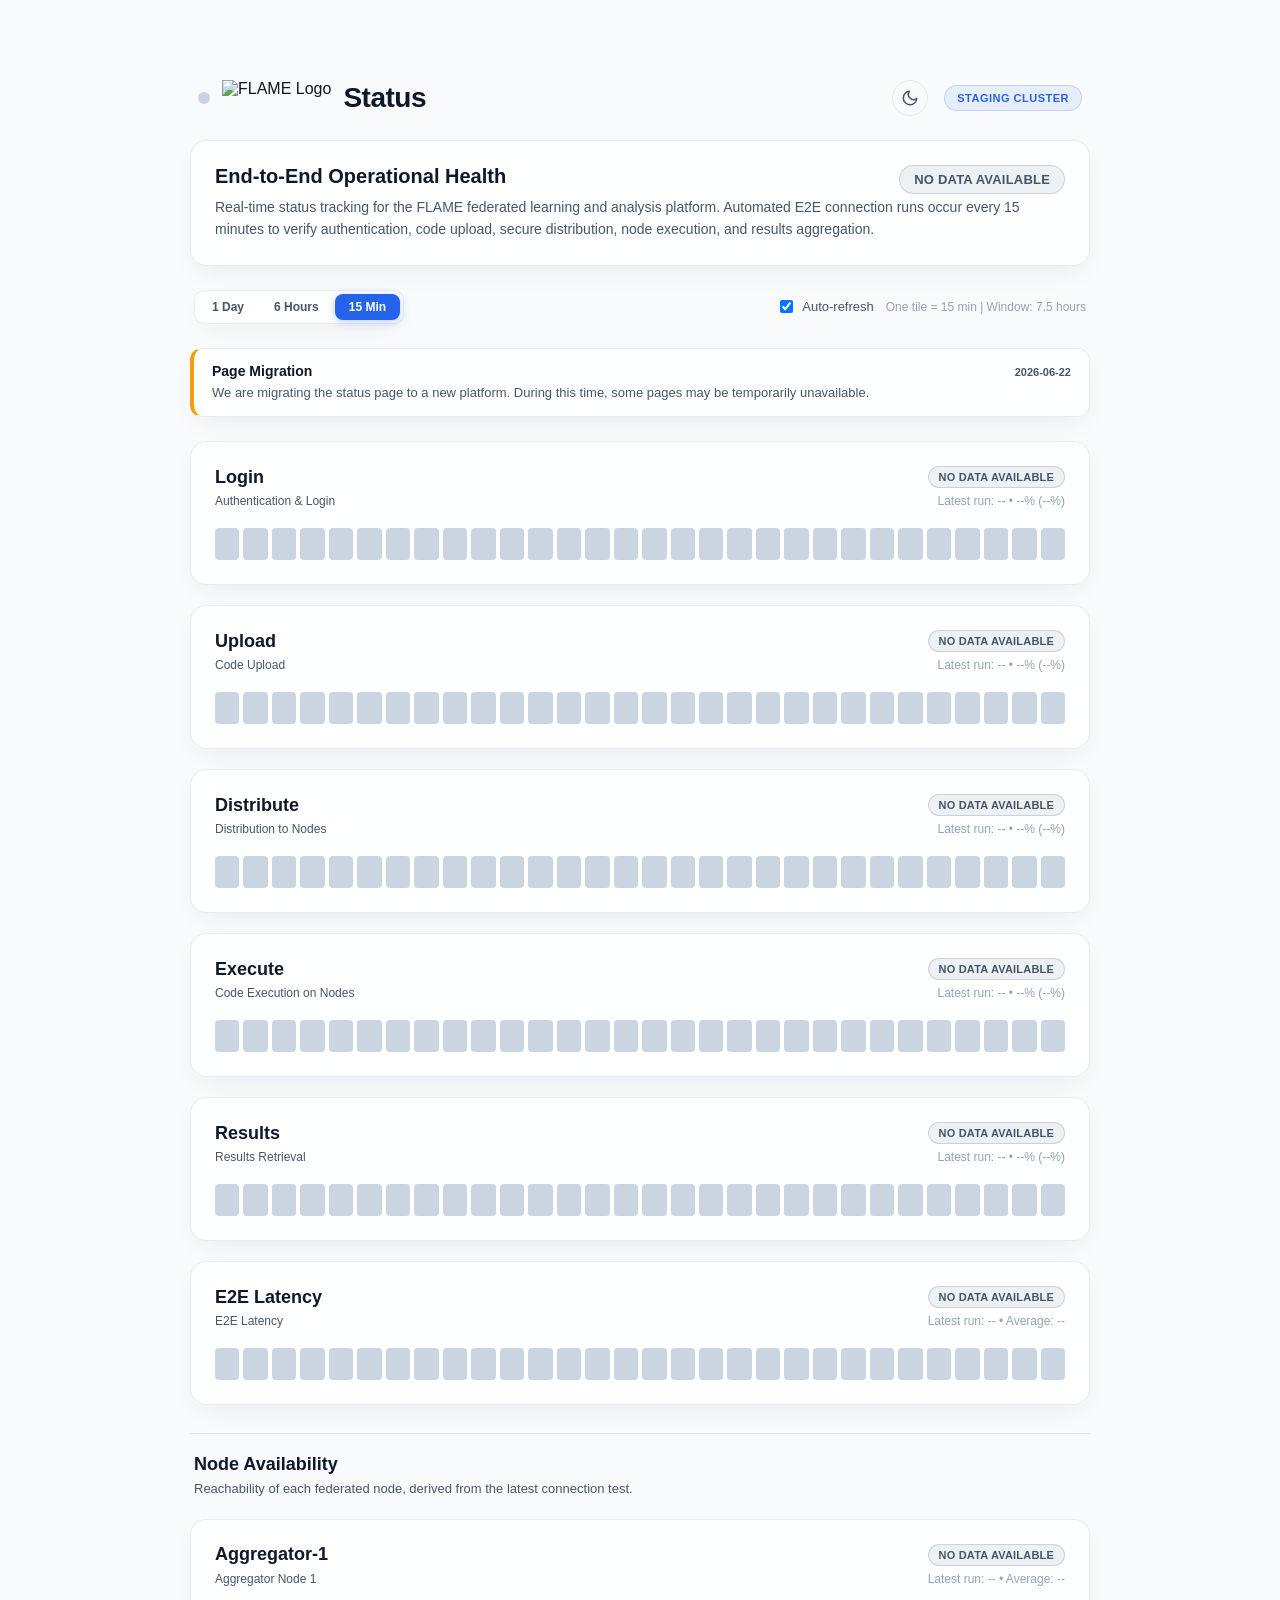
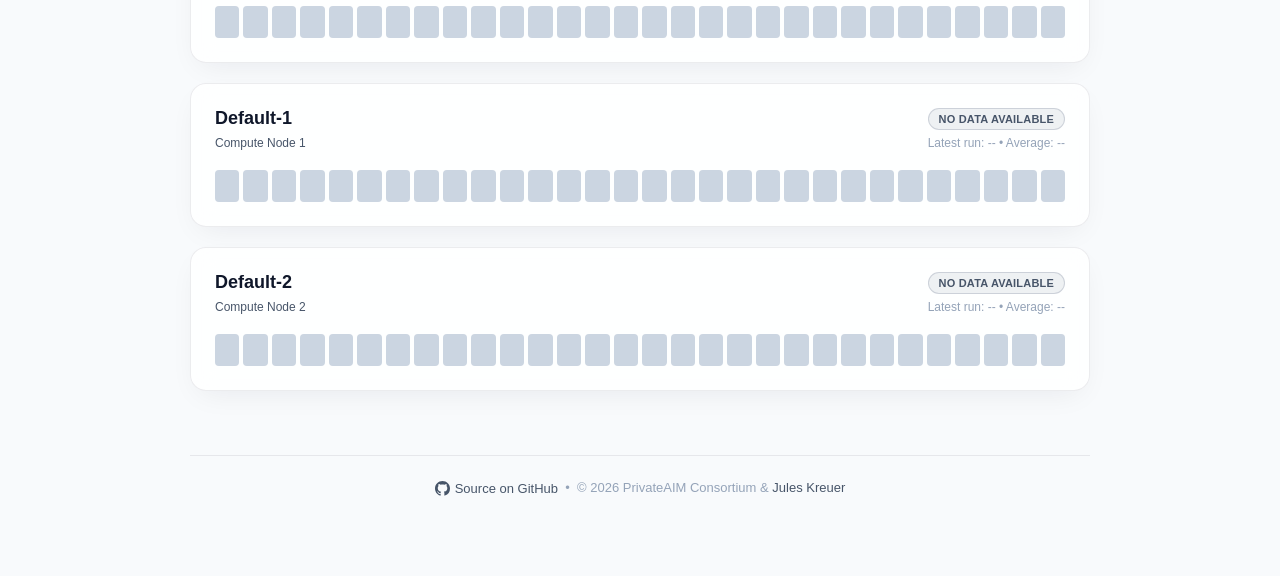
==== commit 48f28a8c: "Show Actions run links on hover without moving the popup" ====
--- a/docs/index.html
+++ b/docs/index.html
@@ -76,7 +76,7 @@
       </main>
       
       <!-- Tooltip -->
-      <div id="tooltip" class="tooltip" role="tooltip" aria-hidden="true" inert>
+      <div id="tooltip" class="tooltip" role="dialog" aria-hidden="true" inert>
         <div id="tooltipArrow" class="tooltipArrow"></div>
         <div class="tooltip-header">
           <span id="tooltipDateTime" class="tooltipDateTime"></span>
--- a/docs/index.css
+++ b/docs/index.css
@@ -541,12 +541,11 @@
   height: 32px;
   min-width: 6px;
   width: 100%;
-  transition: transform 0.2s cubic-bezier(0.4, 0, 0.2, 1), filter 0.2s, background-color 0.3s ease;
+  transition: filter 0.2s, background-color 0.3s ease;
   cursor: pointer;
 }
 
 .statusSquare:hover {
-  transform: scaleY(1.15) scaleX(1.05);
   filter: brightness(1.15);
   box-shadow: 0 4px 12px rgba(15, 23, 42, 0.15);
   z-index: 10;
@@ -779,7 +778,6 @@
 }
 
 .statusSquare:focus-visible { outline: 2px solid var(--text-main); outline-offset: 3px; }
-.tooltip.pinned { pointer-events: auto; }
 .tooltip-runs-header { display: flex; justify-content: space-between; align-items: center; gap: 12px; font-size: 13px; color: var(--text-main); }
 #tooltipClose { cursor: pointer; border: 1px solid var(--border-color); border-radius: 4px; background: transparent; color: var(--text-main); padding: 4px 8px; }
 .tooltip-runs { list-style: none; padding: 0; margin: 8px 0 0; max-height: min(240px, 35vh); overflow-y: auto; }
